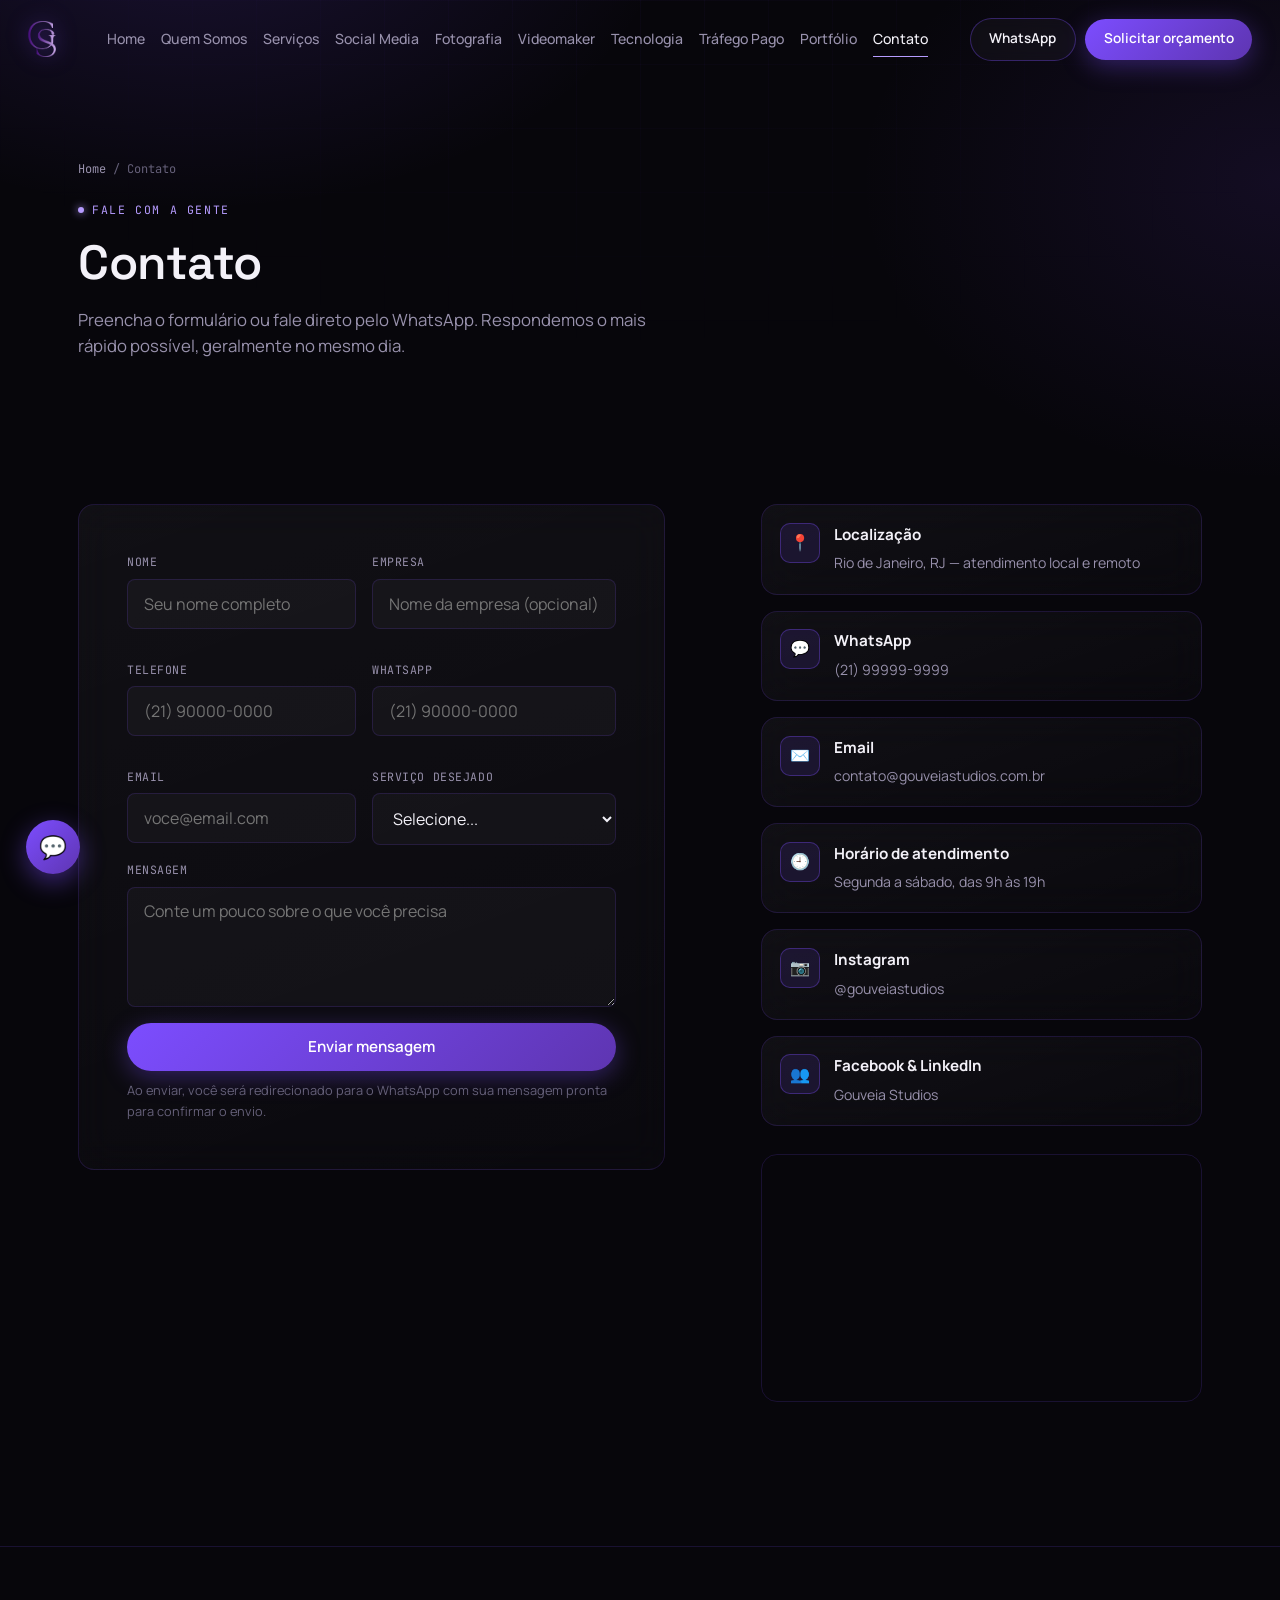
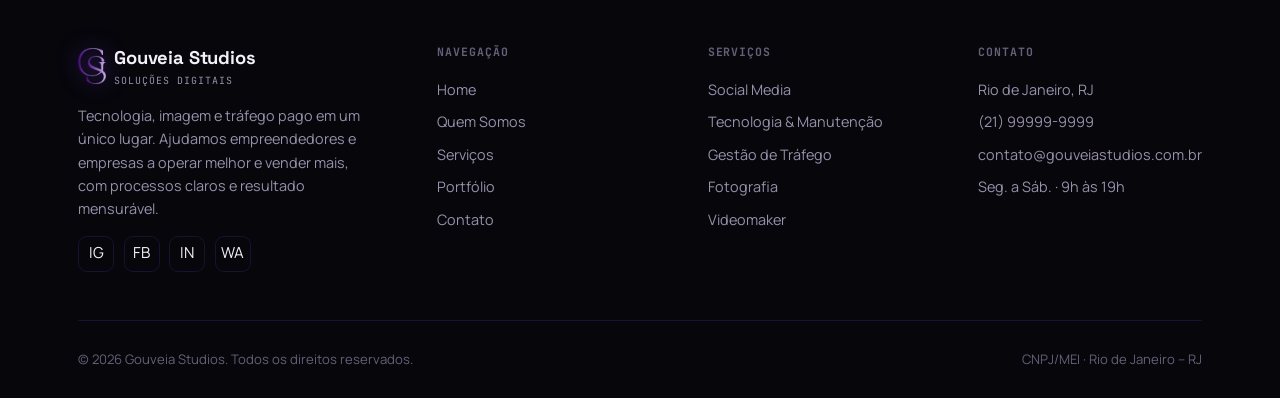
==== contato.html @ 3f34a9c9 "Add files via upload" ====
<!DOCTYPE html>
<html lang="pt-BR">
<head>
  <meta charset="UTF-8">
  <meta name="viewport" content="width=device-width, initial-scale=1.0">
  <meta name="theme-color" content="#07060b">
  <link rel="icon" href="data:image/svg+xml,<svg xmlns=%22http://www.w3.org/2000/svg%22 viewBox=%220 0 100 100%22><rect width=%22100%22 height=%22100%22 rx=%2222%22 fill=%22%237C4DFF%22/><text x=%2250%22 y=%2266%22 font-size=%2246%22 text-anchor=%22middle%22 fill=%22white%22 font-family=%22monospace%22>GS</text></svg>">
  <link rel="stylesheet" href="css/style.css">
  <title>Contato | Gouveia Studios</title>
  <meta name="description" content="Solicite orçamento ou fale com a Gouveia Studios pelo WhatsApp, email ou formulário de contato.">
  <meta property="og:title" content="Contato | Gouveia Studios">
  <meta property="og:description" content="Solicite orçamento ou fale com a Gouveia Studios pelo WhatsApp, email ou formulário de contato.">
  <meta property="og:type" content="website">
  <meta property="og:locale" content="pt_BR">

</head>
<body>
  <nav class="navbar" id="navbar">
    <div class="nav-inner">
      <a href="index.html" class="brand">
        <img src="assets/logos/logo.png" alt="Gouveia Studios" class="brand-mark">
        <span>
          
          <small></small>
        </span>
      </a>
      <div class="nav-links" id="navLinks">
        <a href="index.html">Home</a>
        <a href="quem-somos.html">Quem Somos</a>
        <a href="servicos.html">Serviços</a>
        <a href="social-media.html">Social Media</a>
        <a href="fotografia.html">Fotografia</a>
        <a href="videomaker.html">Videomaker</a>
        <a href="tecnologia.html">Tecnologia</a>
        <a href="trafego.html">Tráfego Pago</a>
        <a href="portfolio.html">Portfólio</a>
        <a href="contato.html" aria-current="page">Contato</a>
      </div>
      <div class="nav-cta">
        <a href="https://wa.me/5521999999999" target="_blank" rel="noopener" class="btn btn-ghost btn-sm">WhatsApp</a>
        <a href="contato.html" class="btn btn-primary btn-sm">Solicitar orçamento</a>
        <button class="nav-toggle" id="navToggle" aria-label="Abrir menu" aria-expanded="false" aria-controls="navLinks">
          <span></span><span></span><span></span>
        </button>
      </div>
    </div>
  </nav>


  <section class="page-header">
    <div class="section-inner">
      <div class="breadcrumb"><a href="index.html">Home</a> / Contato</div>
      <span class="eyebrow">Fale com a gente</span>
      <h1 class="title" style="font-size: clamp(2.1rem, 4vw, 3rem);">Contato</h1>
      <p class="lead">Preencha o formulário ou fale direto pelo WhatsApp. Respondemos o mais rápido possível, geralmente no mesmo dia.</p>
    </div>
  </section>

  <section>
    <div class="section-inner grid grid-2" style="gap: var(--space-xl); align-items:start;">

      <div class="glass reveal" style="padding: var(--space-lg);">
        <form id="contact-form" novalidate>
          <div class="form-grid">
            <div class="field">
              <label for="nome">Nome</label>
              <input type="text" id="nome" name="nome" placeholder="Seu nome completo" required>
            </div>
            <div class="field">
              <label for="empresa">Empresa</label>
              <input type="text" id="empresa" name="empresa" placeholder="Nome da empresa (opcional)">
            </div>
            <div class="field">
              <label for="telefone">Telefone</label>
              <input type="tel" id="telefone" name="telefone" placeholder="(21) 90000-0000" required>
            </div>
            <div class="field">
              <label for="whatsapp">WhatsApp</label>
              <input type="tel" id="whatsapp" name="whatsapp" placeholder="(21) 90000-0000">
            </div>
            <div class="field">
              <label for="email">Email</label>
              <input type="email" id="email" name="email" placeholder="voce@email.com" required>
            </div>
            <div class="field">
              <label for="servico">Serviço desejado</label>
              <select id="servico" name="servico" required>
                <option value="">Selecione...</option>
                <option value="Tecnologia e Manutenção">Tecnologia e Manutenção</option>
                <option value="Gestão de Tráfego">Gestão de Tráfego</option>
                <option value="Fotografia">Fotografia</option>
                <option value="Videomaker">Videomaker</option>
                <option value="Mais de um serviço">Mais de um serviço</option>
                <option value="Ainda não sei">Ainda não sei</option>
              </select>
            </div>
          </div>
          <div class="field full">
            <label for="mensagem">Mensagem</label>
            <textarea id="mensagem" name="mensagem" placeholder="Conte um pouco sobre o que você precisa" required></textarea>
          </div>
          <button type="submit" class="btn btn-primary btn-block">Enviar mensagem</button>
          <p class="form-note">Ao enviar, você será redirecionado para o WhatsApp com sua mensagem pronta para confirmar o envio.</p>
          <div class="form-success">Mensagem pronta! Confirme o envio na aba do WhatsApp que abriu.</div>
        </form>
      </div>

      <div class="reveal">
        <div class="contact-info">
          <div class="contact-item glass">
            <div class="ic">📍</div>
            <div><strong>Localização</strong><span>Rio de Janeiro, RJ — atendimento local e remoto</span></div>
          </div>
          <div class="contact-item glass">
            <div class="ic">💬</div>
            <div><strong>WhatsApp</strong><span>(21) 99999-9999</span></div>
          </div>
          <div class="contact-item glass">
            <div class="ic">✉️</div>
            <div><strong>Email</strong><span>contato@gouveiastudios.com.br</span></div>
          </div>
          <div class="contact-item glass">
            <div class="ic">🕘</div>
            <div><strong>Horário de atendimento</strong><span>Segunda a sábado, das 9h às 19h</span></div>
          </div>
          <div class="contact-item glass">
            <div class="ic">📷</div>
            <div><strong>Instagram</strong><span>@gouveiastudios</span></div>
          </div>
          <div class="contact-item glass">
            <div class="ic">👥</div>
            <div><strong>Facebook &amp; LinkedIn</strong><span>Gouveia Studios</span></div>
          </div>
        </div>
        <div class="map-embed">
          <iframe
            src="https://www.google.com/maps?q=Rio%20de%20Janeiro%2C%20RJ&output=embed"
            loading="lazy"
            referrerpolicy="no-referrer-when-downgrade"
            title="Mapa de localização — Rio de Janeiro, RJ"></iframe>
        </div>
      </div>

    </div>
  </section>


  <footer>
    <div class="section-inner">
      <div class="footer-grid">
        <div class="footer-brand">
          <a href="index.html" class="brand">
            <img src="assets/logos/logo.png" alt="Gouveia Studios" class="brand-mark">
            <span>Gouveia Studios<small>Soluções Digitais</small></span>
          </a>
          <p>Tecnologia, imagem e tráfego pago em um único lugar. Ajudamos empreendedores e empresas a operar melhor e vender mais, com processos claros e resultado mensurável.</p>
          <div class="footer-social">
            <a href="https://instagram.com" target="_blank" rel="noopener" aria-label="Instagram">IG</a>
            <a href="https://facebook.com" target="_blank" rel="noopener" aria-label="Facebook">FB</a>
            <a href="https://linkedin.com" target="_blank" rel="noopener" aria-label="LinkedIn">IN</a>
            <a href="https://wa.me/5521999999999" target="_blank" rel="noopener" aria-label="WhatsApp">WA</a>
          </div>
        </div>
        <div class="footer-col">
          <h5>Navegação</h5>
          <a href="index.html">Home</a>
          <a href="quem-somos.html">Quem Somos</a>
          <a href="servicos.html">Serviços</a>
          <a href="portfolio.html">Portfólio</a>
          <a href="contato.html">Contato</a>
        </div>
        <div class="footer-col">
          <h5>Serviços</h5>
          <a href="social-media.html">Social Media</a>
          <a href="tecnologia.html">Tecnologia &amp; Manutenção</a>
          <a href="trafego.html">Gestão de Tráfego</a>
          <a href="fotografia.html">Fotografia</a>
          <a href="videomaker.html">Videomaker</a>
        </div>
        <div class="footer-col">
          <h5>Contato</h5>
          <li>Rio de Janeiro, RJ</li>
          <li>(21) 99999-9999</li>
          <li>contato@gouveiastudios.com.br</li>
          <li>Seg. a Sáb. · 9h às 19h</li>
        </div>
      </div>
      <div class="footer-bottom">
        <span>&copy; <span data-year></span> Gouveia Studios. Todos os direitos reservados.</span>
        <span>CNPJ/MEI &middot; Rio de Janeiro &ndash; RJ</span>
      </div>
    </div>
  </footer>

  <a href="https://wa.me/5521999999999" target="_blank" rel="noopener" class="wa-float" aria-label="Falar no WhatsApp">💬</a>
  <button class="back-to-top" aria-label="Voltar ao topo">↑</button>

  <script src="js/script.js"></script>
</body>
</html>
---- css/style.css ----
/* ============================================================
   GOUVEIA STUDIOS — DESIGN SYSTEM
   Paleta: preto profundo + roxo tecnológico (#7C4DFF / #5E35B1)
   Tipografia: Space Grotesk (display) + Manrope (texto) + JetBrains Mono (dados/labels)
   Conceito: painel de diagnóstico técnico — a empresa "lê" e otimiza sistemas,
   então a interface usa uma estética de terminal/diagnóstico como assinatura visual.
   ============================================================ */

@import url('https://fonts.googleapis.com/css2?family=Space+Grotesk:wght@500;600;700&family=Manrope:wght@400;500;600;700&family=JetBrains+Mono:wght@400;500&display=swap');

/* ---------- TOKENS ---------- */
:root{
  /* cores */
  --bg: #07060b;
  --bg-elevated: #0e0c16;
  --bg-panel: #121020;
  --purple: #7C4DFF;
  --purple-deep: #5E35B1;
  --purple-glow: #b69cff;
  --text: #f3f1f8;
  --text-muted: #9891ac;
  --text-faint: #656079;
  --border: rgba(124,77,255,0.16);
  --border-strong: rgba(124,77,255,0.35);
  --success: #4ade80;

  /* tipografia */
  --font-display: 'Space Grotesk', sans-serif;
  --font-body: 'Manrope', sans-serif;
  --font-mono: 'JetBrains Mono', monospace;

  /* espaçamento */
  --space-xs: 0.5rem;
  --space-sm: 1rem;
  --space-md: 1.75rem;
  --space-lg: 3rem;
  --space-xl: 6rem;
  --space-2xl: 9rem;

  /* layout */
  --container: 1180px;
  --container-wide: 1400px;
  --radius-sm: 8px;
  --radius-md: 16px;
  --radius-lg: 28px;

  --ease: cubic-bezier(0.16, 1, 0.3, 1);
}

/* ---------- RESET ---------- */
*, *::before, *::after{ box-sizing: border-box; margin: 0; padding: 0; }
html{ scroll-behavior: smooth; }
@media (prefers-reduced-motion: reduce){
  html{ scroll-behavior: auto; }
  *, *::before, *::after{ animation-duration: 0.01ms !important; animation-iteration-count: 1 !important; transition-duration: 0.01ms !important; }
}
body{
  background: var(--bg);
  color: var(--text);
  font-family: var(--font-body);
  line-height: 1.6;
  overflow-x: hidden;
  -webkit-font-smoothing: antialiased;
}
img{ max-width: 100%; display: block; }
a{ color: inherit; text-decoration: none; }
ul{ list-style: none; }
button{ font-family: inherit; cursor: pointer; border: none; background: none; color: inherit; }
input, textarea, select{ font-family: inherit; font-size: 1rem; color: var(--text); }
h1,h2,h3,h4{ font-family: var(--font-display); font-weight: 600; line-height: 1.15; letter-spacing: -0.01em; }
:focus-visible{ outline: 2px solid var(--purple-glow); outline-offset: 3px; }

/* ---------- BACKGROUND AMBIENCE ---------- */
body::before{
  content: "";
  position: fixed;
  inset: 0;
  z-index: -2;
  background:
    radial-gradient(ellipse 800px 500px at 15% -10%, rgba(124,77,255,0.16), transparent 60%),
    radial-gradient(ellipse 700px 500px at 100% 20%, rgba(94,53,177,0.14), transparent 60%),
    var(--bg);
  pointer-events: none;
}
body::after{
  content: "";
  position: fixed;
  inset: 0;
  z-index: -1;
  background-image: linear-gradient(rgba(124,77,255,0.035) 1px, transparent 1px), linear-gradient(90deg, rgba(124,77,255,0.035) 1px, transparent 1px);
  background-size: 64px 64px;
  mask-image: radial-gradient(ellipse 60% 40% at 50% 0%, black, transparent);
  pointer-events: none;
}

/* ---------- LAYOUT HELPERS ---------- */
.container{ max-width: var(--container); margin: 0 auto; padding: 0 var(--space-md); }
section{ position: relative; padding: var(--space-xl) 0; }
.section-inner{ max-width: var(--container); margin: 0 auto; padding: 0 var(--space-md); }
.section-head{ max-width: 640px; margin-bottom: var(--space-lg); }
.section-head.center{ margin-left: auto; margin-right: auto; text-align: center; }

.eyebrow{
  display: inline-flex; align-items: center; gap: 0.5rem;
  font-family: var(--font-mono); font-size: 0.72rem; letter-spacing: 0.14em; text-transform: uppercase;
  color: var(--purple-glow); margin-bottom: var(--space-sm);
}
.eyebrow::before{ content: ""; width: 6px; height: 6px; border-radius: 50%; background: var(--purple-glow); box-shadow: 0 0 8px var(--purple-glow); }

h2.title{ font-size: clamp(1.9rem, 3.4vw, 2.6rem); margin-bottom: var(--space-sm); }
p.lead{ color: var(--text-muted); font-size: 1.05rem; max-width: 58ch; }

/* ---------- BUTTONS ---------- */
.btn{
  display: inline-flex; align-items: center; justify-content: center; gap: 0.5rem;
  padding: 0.85rem 1.6rem; border-radius: 999px; font-weight: 600; font-size: 0.95rem;
  transition: transform 0.25s var(--ease), box-shadow 0.25s var(--ease), background 0.25s var(--ease), border-color .25s var(--ease);
  white-space: nowrap;
}
.btn-primary{
  background: linear-gradient(135deg, var(--purple), var(--purple-deep));
  color: #fff;
  box-shadow: 0 6px 24px rgba(124,77,255,0.35);
}
.btn-primary:hover{ transform: translateY(-2px); box-shadow: 0 10px 32px rgba(124,77,255,0.5); }
.btn-ghost{
  background: rgba(255,255,255,0.03);
  border: 1px solid var(--border-strong);
  color: var(--text);
  backdrop-filter: blur(6px);
}
.btn-ghost:hover{ border-color: var(--purple-glow); background: rgba(124,77,255,0.08); transform: translateY(-2px); }
.btn-sm{ padding: 0.6rem 1.15rem; font-size: 0.85rem; }
.btn-block{ width: 100%; }

/* ---------- GLASS PANEL ---------- */
.glass{
  background: linear-gradient(160deg, rgba(255,255,255,0.045), rgba(255,255,255,0.015));
  border: 1px solid var(--border);
  border-radius: var(--radius-md);
  backdrop-filter: blur(18px);
  -webkit-backdrop-filter: blur(18px);
}

/* ---------- NAVBAR ---------- */
.navbar{
  position: fixed; top: 0; left: 0; right: 0; z-index: 1000;
  padding: 1.1rem 0;
  transition: padding 0.3s var(--ease), background 0.3s var(--ease), border-color 0.3s var(--ease);
  border-bottom: 1px solid transparent;
}
.navbar.scrolled{
  padding: 0.7rem 0;
  background: rgba(7,6,11,0.78);
  backdrop-filter: blur(16px);
  -webkit-backdrop-filter: blur(16px);
  border-bottom: 1px solid var(--border);
}
.nav-inner{ display: flex; align-items: center; justify-content: space-between; max-width: var(--container-wide); margin: 0 auto; padding: 0 var(--space-md); }
.brand{ display: flex; align-items: center; gap: 0.5rem; font-family: var(--font-display); font-weight: 700; font-size: 1.15rem; letter-spacing: -0.01em; flex-shrink: 0; }
.brand-mark{
  height: 36px; width: auto; display: block; object-fit: contain;
  filter: drop-shadow(0 0 10px rgba(124,77,255,0.55));
}
.brand small{ display: block; font-family: var(--font-mono); font-size: 0.62rem; letter-spacing: 0.1em; color: var(--text-muted); font-weight: 400; text-transform: uppercase; }

.nav-links{ display: flex; align-items: center; gap: var(--space-sm); flex-wrap: nowrap; }
.nav-links a{
  font-size: 0.88rem; color: var(--text-muted); font-weight: 500; position: relative; padding: 0.3rem 0;
  white-space: nowrap;
  transition: color 0.2s;
}
.nav-links a::after{
  content: ""; position: absolute; left: 0; bottom: -2px; width: 0; height: 1.5px;
  background: var(--purple-glow); transition: width 0.25s var(--ease);
}
.nav-links a:hover, .nav-links a[aria-current="page"]{ color: var(--text); }
.nav-links a:hover::after, .nav-links a[aria-current="page"]::after{ width: 100%; }
.nav-cta{ display: flex; align-items: center; gap: 0.6rem; flex-shrink: 0; }
.nav-toggle{ display: none; flex-direction: column; gap: 5px; padding: 8px; }
.nav-toggle span{ width: 22px; height: 2px; background: var(--text); border-radius: 2px; transition: all 0.3s var(--ease); }

@media (max-width: 1240px){
  .nav-cta .btn-ghost{ display: none; }
}

@media (max-width: 1080px){
  .nav-toggle{ display: flex; }
  .nav-links{
    position: fixed; top: 0; right: 0; height: 100vh; width: min(78vw, 320px);
    flex-direction: column; align-items: flex-start; justify-content: center; gap: var(--space-md);
    background: rgba(10,9,16,0.98); backdrop-filter: blur(20px);
    border-left: 1px solid var(--border);
    padding: var(--space-lg) var(--space-lg);
    transform: translateX(100%); transition: transform 0.4s var(--ease);
  }
  .nav-links.open{ transform: translateX(0); }
  .nav-links a{ font-size: 1.1rem; }
  .nav-cta .btn-ghost{ display: none; }
}

/* ---------- HERO ---------- */
.hero{ padding: calc(var(--space-2xl) + 2rem) 0 var(--space-xl); position: relative; overflow: hidden; }
.hero-grid{ display: grid; grid-template-columns: 1.05fr 0.95fr; gap: var(--space-xl); align-items: center; }
.hero-copy h1{ font-size: clamp(2.4rem, 5vw, 3.6rem); margin-bottom: var(--space-sm); }
.hero-copy h1 .accent{ background: linear-gradient(120deg, var(--purple-glow), var(--purple)); -webkit-background-clip: text; background-clip: text; color: transparent; }
.hero-copy p.lead{ margin-bottom: var(--space-md); font-size: 1.1rem; }
.hero-actions{ display: flex; flex-wrap: wrap; gap: 0.9rem; margin-bottom: var(--space-md); }
.hero-badges{ display: flex; flex-wrap: wrap; gap: 1.6rem; margin-top: var(--space-md); }
.hero-badge{ font-family: var(--font-mono); font-size: 0.78rem; color: var(--text-muted); display: flex; align-items: center; gap: 0.5rem; }
.hero-badge strong{ color: var(--text); font-family: var(--font-display); font-size: 1.05rem; }

/* diagnostic panel — signature element */
.diagnostic-panel{
  padding: 1.6rem; position: relative;
  box-shadow: 0 30px 80px rgba(0,0,0,0.5), inset 0 1px 0 rgba(255,255,255,0.05);
}
.diagnostic-head{ display: flex; align-items: center; justify-content: space-between; margin-bottom: 1.1rem; padding-bottom: 1rem; border-bottom: 1px solid var(--border); }
.diagnostic-dots{ display: flex; gap: 6px; }
.diagnostic-dots span{ width: 9px; height: 9px; border-radius: 50%; background: var(--text-faint); }
.diagnostic-status{ font-family: var(--font-mono); font-size: 0.7rem; color: var(--success); display: flex; align-items: center; gap: 0.4rem; letter-spacing: 0.05em; }
.diagnostic-status::before{ content: ""; width: 6px; height: 6px; border-radius: 50%; background: var(--success); box-shadow: 0 0 6px var(--success); animation: pulse 1.8s infinite; }
@keyframes pulse{ 0%,100%{ opacity: 1; } 50%{ opacity: 0.35; } }

.diagnostic-log{ font-family: var(--font-mono); font-size: 0.82rem; color: var(--text-muted); min-height: 6.2rem; }
.diagnostic-log .line{ margin-bottom: 0.55rem; opacity: 0; animation: appear 0.4s var(--ease) forwards; }
.diagnostic-log .line.ok::before{ content: "> "; color: var(--purple-glow); }
@keyframes appear{ to{ opacity: 1; } }
.typed-cursor{ display: inline-block; width: 7px; height: 1em; background: var(--purple-glow); vertical-align: middle; margin-left: 2px; animation: blink 1s steps(1) infinite; }
@keyframes blink{ 50%{ opacity: 0; } }

.diagnostic-meters{ display: grid; grid-template-columns: repeat(3, 1fr); gap: 0.9rem; margin-top: 1.2rem; padding-top: 1.2rem; border-top: 1px solid var(--border); }
.meter{ text-align: left; }
.meter .meter-label{ font-family: var(--font-mono); font-size: 0.64rem; color: var(--text-faint); text-transform: uppercase; letter-spacing: 0.08em; margin-bottom: 0.4rem; }
.meter-bar{ height: 5px; border-radius: 4px; background: rgba(255,255,255,0.06); overflow: hidden; }
.meter-bar span{ display: block; height: 100%; border-radius: 4px; background: linear-gradient(90deg, var(--purple-deep), var(--purple-glow)); }
.meter .meter-val{ font-family: var(--font-mono); font-size: 0.72rem; color: var(--text); margin-top: 0.35rem; }

/* ---------- LOGOS / SOCIAL PROOF STRIP ---------- */
.strip{ padding: var(--space-lg) 0; border-top: 1px solid var(--border); border-bottom: 1px solid var(--border); }
.strip-inner{ display: flex; align-items: center; justify-content: space-between; flex-wrap: wrap; gap: var(--space-md); }
.strip-label{ font-family: var(--font-mono); font-size: 0.72rem; color: var(--text-faint); text-transform: uppercase; letter-spacing: 0.1em; white-space: nowrap; }
.strip-items{ display: flex; flex-wrap: wrap; gap: var(--space-lg); color: var(--text-muted); font-weight: 600; font-family: var(--font-display); }

/* ---------- CARDS ---------- */
.grid{ display: grid; gap: var(--space-md); }
.grid-2{ grid-template-columns: repeat(2, 1fr); }
.grid-3{ grid-template-columns: repeat(3, 1fr); }
.grid-4{ grid-template-columns: repeat(4, 1fr); }

.card{
  padding: var(--space-md); border-radius: var(--radius-md);
  transition: transform 0.35s var(--ease), border-color 0.35s var(--ease), box-shadow .35s var(--ease);
}
.card:hover{ transform: translateY(-6px); border-color: var(--border-strong); box-shadow: 0 24px 48px rgba(0,0,0,0.35); }
.card-icon{
  width: 46px; height: 46px; border-radius: 12px; margin-bottom: var(--space-sm);
  background: linear-gradient(135deg, rgba(124,77,255,0.22), rgba(94,53,177,0.12));
  border: 1px solid var(--border-strong);
  display: flex; align-items: center; justify-content: center; font-size: 1.3rem;
}
.card h3{ font-size: 1.15rem; margin-bottom: 0.5rem; }
.card p{ color: var(--text-muted); font-size: 0.94rem; }
.card .tag{ font-family: var(--font-mono); font-size: 0.68rem; color: var(--purple-glow); letter-spacing: 0.06em; text-transform: uppercase; display: inline-block; margin-top: 0.8rem; }

.reveal{ opacity: 0; transform: translateY(28px); transition: opacity 0.7s var(--ease), transform 0.7s var(--ease); }
.reveal.in{ opacity: 1; transform: translateY(0); }

/* ---------- PROCESS / STEPS ---------- */
.steps{ display: grid; grid-template-columns: repeat(4, 1fr); gap: var(--space-md); counter-reset: step; }
.step{ padding: var(--space-md); border-radius: var(--radius-md); position: relative; }
.step .num{ font-family: var(--font-mono); font-size: 0.8rem; color: var(--purple-glow); margin-bottom: 0.8rem; display: block; }
.step h4{ font-family: var(--font-display); font-size: 1.05rem; margin-bottom: 0.5rem; }
.step p{ color: var(--text-muted); font-size: 0.9rem; }

/* ---------- TESTIMONIALS ---------- */
.testi-track{ display: grid; grid-template-columns: repeat(3, 1fr); gap: var(--space-md); }
.testi{ padding: var(--space-md); border-radius: var(--radius-md); }
.testi p{ color: var(--text); font-size: 0.98rem; margin-bottom: var(--space-sm); }
.testi-author{ display: flex; align-items: center; gap: 0.7rem; }
.testi-avatar{ width: 38px; height: 38px; border-radius: 50%; background: linear-gradient(135deg, var(--purple), var(--purple-deep)); display: flex; align-items: center; justify-content: center; font-family: var(--font-display); font-weight: 700; font-size: 0.85rem; }
.testi-author div strong{ display: block; font-size: 0.88rem; }
.testi-author div span{ font-size: 0.78rem; color: var(--text-faint); }

/* ---------- STATS ---------- */
.stats{ display: grid; grid-template-columns: repeat(4, 1fr); gap: var(--space-md); text-align: center; }
.stat .num{ font-family: var(--font-display); font-size: clamp(2rem, 3.4vw, 2.7rem); font-weight: 700; background: linear-gradient(120deg, var(--purple-glow), var(--purple)); -webkit-background-clip: text; background-clip: text; color: transparent; }
.stat .label{ font-family: var(--font-mono); font-size: 0.72rem; color: var(--text-muted); text-transform: uppercase; letter-spacing: 0.06em; margin-top: 0.4rem; }

/* ---------- CTA FINAL ---------- */
.cta-final{ text-align: center; padding: var(--space-2xl) 0; }
.cta-final-panel{ padding: var(--space-xl) var(--space-lg); border-radius: var(--radius-lg); position: relative; overflow: hidden; }
.cta-final-panel::before{
  content: ""; position: absolute; inset: -40%; z-index: -1;
  background: radial-gradient(circle at 50% 50%, rgba(124,77,255,0.25), transparent 60%);
}
.cta-final h2{ font-size: clamp(1.8rem, 4vw, 2.6rem); margin-bottom: var(--space-sm); }
.cta-final p{ color: var(--text-muted); max-width: 46ch; margin: 0 auto var(--space-md); }
.cta-final .hero-actions{ justify-content: center; }

/* ---------- FOOTER ---------- */
footer{ border-top: 1px solid var(--border); padding: var(--space-xl) 0 var(--space-md); margin-top: var(--space-lg); }
.footer-grid{ display: grid; grid-template-columns: 1.4fr repeat(3, 1fr); gap: var(--space-lg); margin-bottom: var(--space-lg); }
.footer-brand p{ color: var(--text-muted); font-size: 0.9rem; margin: var(--space-sm) 0; max-width: 32ch; }
.footer-social{ display: flex; gap: 0.6rem; margin-top: var(--space-sm); }
.footer-social a{
  width: 36px; height: 36px; border-radius: 9px; border: 1px solid var(--border);
  display: flex; align-items: center; justify-content: center; font-size: 0.95rem;
  transition: border-color 0.2s, transform 0.2s;
}
.footer-social a:hover{ border-color: var(--purple-glow); transform: translateY(-2px); }
.footer-col h5{ font-family: var(--font-mono); font-size: 0.72rem; letter-spacing: 0.08em; text-transform: uppercase; color: var(--text-faint); margin-bottom: var(--space-sm); }
.footer-col a, .footer-col li{ display: block; color: var(--text-muted); font-size: 0.9rem; margin-bottom: 0.6rem; transition: color 0.2s; }
.footer-col a:hover{ color: var(--text); }
.footer-bottom{ display: flex; justify-content: space-between; align-items: center; flex-wrap: wrap; gap: 1rem; padding-top: var(--space-md); border-top: 1px solid var(--border); font-size: 0.82rem; color: var(--text-faint); }

/* ---------- PAGE HEADER (inner pages) ---------- */
.page-header{ padding: calc(var(--space-2xl) + 1rem) 0 var(--space-lg); text-align: left; }
.page-header .lead{ margin-top: var(--space-sm); }
.breadcrumb{ font-family: var(--font-mono); font-size: 0.75rem; color: var(--text-faint); margin-bottom: var(--space-sm); }
.breadcrumb a{ color: var(--text-muted); }
.breadcrumb a:hover{ color: var(--purple-glow); }

/* ---------- FILTER TABS (portfolio / fotografia / videomaker) ---------- */
.filters{ display: flex; flex-wrap: wrap; gap: 0.6rem; margin-bottom: var(--space-lg); }
.filter-btn{
  padding: 0.55rem 1.1rem; border-radius: 999px; border: 1px solid var(--border); font-size: 0.85rem;
  color: var(--text-muted); font-family: var(--font-mono); transition: all 0.2s var(--ease);
}
.filter-btn:hover{ color: var(--text); border-color: var(--border-strong); }
.filter-btn.active{ background: linear-gradient(135deg, var(--purple), var(--purple-deep)); color: #fff; border-color: transparent; }

/* ---------- GALLERY ---------- */
.gallery{ display: grid; grid-template-columns: repeat(3, 1fr); gap: var(--space-sm); }
.gallery-item{
  position: relative; border-radius: var(--radius-md); overflow: hidden; aspect-ratio: 4/3; cursor: pointer;
  border: 1px solid var(--border);
}
.gallery-item img{ width: 100%; height: 100%; object-fit: cover; transition: transform 0.5s var(--ease); }
.gallery-item:hover img{ transform: scale(1.08); }
.gallery-overlay{
  position: absolute; inset: 0; display: flex; flex-direction: column; justify-content: flex-end; padding: 1rem;
  background: linear-gradient(180deg, transparent 40%, rgba(7,6,11,0.92));
  opacity: 0; transition: opacity 0.3s;
}
.gallery-item:hover .gallery-overlay{ opacity: 1; }
.gallery-overlay .cat{ font-family: var(--font-mono); font-size: 0.65rem; color: var(--purple-glow); text-transform: uppercase; letter-spacing: 0.06em; }
.gallery-overlay h4{ font-size: 0.95rem; margin-top: 0.2rem; }

.gallery-empty{
  grid-column: 1 / -1; text-align: center; padding: var(--space-xl) var(--space-md);
  color: var(--text-faint); font-family: var(--font-mono); font-size: 0.85rem; border: 1px dashed var(--border); border-radius: var(--radius-md);
}

/* lightbox */
.lightbox{
  position: fixed; inset: 0; z-index: 2000; background: rgba(4,3,7,0.94); backdrop-filter: blur(10px);
  display: flex; align-items: center; justify-content: center; padding: var(--space-lg);
  opacity: 0; pointer-events: none; transition: opacity 0.3s;
}
.lightbox.open{ opacity: 1; pointer-events: auto; }
.lightbox img{ max-width: 90vw; max-height: 82vh; border-radius: var(--radius-sm); }
.lightbox-close{ position: absolute; top: var(--space-md); right: var(--space-md); width: 42px; height: 42px; border-radius: 50%; border: 1px solid var(--border-strong); display: flex; align-items: center; justify-content: center; font-size: 1.2rem; }
.lightbox-caption{ position: absolute; bottom: var(--space-md); left: 50%; transform: translateX(-50%); font-family: var(--font-mono); font-size: 0.8rem; color: var(--text-muted); }

/* ---------- VIDEO CARDS ---------- */
.video-card{ border-radius: var(--radius-md); overflow: hidden; border: 1px solid var(--border); }
.video-thumb{ position: relative; aspect-ratio: 16/9; overflow: hidden; }
.video-thumb img{ width: 100%; height: 100%; object-fit: cover; transition: transform .5s var(--ease); }
.video-card:hover .video-thumb img{ transform: scale(1.06); }
.play-btn{
  position: absolute; inset: 0; display: flex; align-items: center; justify-content: center;
}
.play-btn span{
  width: 58px; height: 58px; border-radius: 50%; background: rgba(7,6,11,0.55); border: 1px solid rgba(255,255,255,0.4);
  display: flex; align-items: center; justify-content: center; font-size: 1.1rem; backdrop-filter: blur(4px);
  transition: transform 0.3s var(--ease), background 0.3s;
}
.video-card:hover .play-btn span{ transform: scale(1.1); background: var(--purple); }
.video-body{ padding: var(--space-sm) var(--space-md) var(--space-md); }
.video-body .cat{ font-family: var(--font-mono); font-size: 0.65rem; color: var(--purple-glow); text-transform: uppercase; letter-spacing: 0.06em; }
.video-body h4{ margin: 0.35rem 0 0.4rem; font-size: 1.02rem; }
.video-body p{ color: var(--text-muted); font-size: 0.88rem; }

/* ---------- SERVICE DETAIL BLOCK ---------- */
.service-detail{ display: grid; grid-template-columns: 1fr 1fr; gap: var(--space-xl); align-items: center; padding: var(--space-lg) 0; border-bottom: 1px solid var(--border); }
.service-detail:last-child{ border-bottom: none; }
.service-detail.reverse{ direction: rtl; }
.service-detail.reverse > *{ direction: ltr; }
.service-detail .media{ border-radius: var(--radius-lg); overflow: hidden; border: 1px solid var(--border); aspect-ratio: 4/3; }
.service-detail .media img{ width: 100%; height: 100%; object-fit: cover; }
.service-list{ margin: var(--space-sm) 0 var(--space-md); }
.service-list li{ display: flex; gap: 0.7rem; align-items: flex-start; margin-bottom: 0.6rem; color: var(--text-muted); font-size: 0.94rem; }
.service-list li::before{ content: "▹"; color: var(--purple-glow); }
.service-meta{ display: flex; gap: var(--space-lg); margin-top: var(--space-md); font-family: var(--font-mono); font-size: 0.75rem; color: var(--text-faint); }
.service-meta strong{ display: block; color: var(--text); font-family: var(--font-body); font-size: 0.92rem; }

/* ---------- FORM ---------- */
.form-grid{ display: grid; grid-template-columns: 1fr 1fr; gap: var(--space-sm); }
.field{ margin-bottom: var(--space-sm); display: flex; flex-direction: column; gap: 0.45rem; }
.field.full{ grid-column: 1 / -1; }
.field label{ font-family: var(--font-mono); font-size: 0.72rem; color: var(--text-muted); text-transform: uppercase; letter-spacing: 0.05em; }
.field input, .field select, .field textarea{
  background: rgba(255,255,255,0.03); border: 1px solid var(--border); border-radius: var(--radius-sm);
  padding: 0.8rem 1rem; transition: border-color 0.2s, background 0.2s;
}
.field input:focus, .field select:focus, .field textarea:focus{ border-color: var(--purple-glow); background: rgba(255,255,255,0.05); outline: none; }
.field textarea{ resize: vertical; min-height: 120px; }
.form-note{ font-size: 0.8rem; color: var(--text-faint); margin-top: 0.6rem; }
.form-success{ display: none; padding: 1rem 1.2rem; border-radius: var(--radius-sm); background: rgba(74,222,128,0.08); border: 1px solid rgba(74,222,128,0.3); color: var(--success); font-size: 0.9rem; margin-top: 1rem; }
.form-success.show{ display: block; }

.contact-info{ display: flex; flex-direction: column; gap: var(--space-sm); }
.contact-item{ display: flex; gap: 0.9rem; align-items: flex-start; padding: 1.1rem; }
.contact-item .ic{ width: 40px; height: 40px; border-radius: 10px; background: rgba(124,77,255,0.12); border: 1px solid var(--border-strong); display: flex; align-items: center; justify-content: center; flex-shrink: 0; }
.contact-item strong{ display: block; font-size: 0.95rem; margin-bottom: 0.2rem; }
.contact-item span{ color: var(--text-muted); font-size: 0.88rem; }
.map-embed{ border-radius: var(--radius-md); overflow: hidden; border: 1px solid var(--border); aspect-ratio: 16/9; margin-top: var(--space-md); }
.map-embed iframe{ width: 100%; height: 100%; border: 0; filter: grayscale(0.4) invert(0.92) contrast(0.9); }

/* ---------- MISSION / VALUES (quem somos) ---------- */
.values-grid{ display: grid; grid-template-columns: repeat(3, 1fr); gap: var(--space-md); }
.timeline{ position: relative; padding-left: 2.2rem; }
.timeline::before{ content: ""; position: absolute; left: 6px; top: 6px; bottom: 6px; width: 1px; background: var(--border-strong); }
.timeline-item{ position: relative; padding-bottom: var(--space-lg); }
.timeline-item:last-child{ padding-bottom: 0; }
.timeline-item::before{ content: ""; position: absolute; left: -2.2rem; top: 4px; width: 13px; height: 13px; border-radius: 50%; background: var(--purple); box-shadow: 0 0 0 4px rgba(124,77,255,0.15); }
.timeline-item .yr{ font-family: var(--font-mono); font-size: 0.75rem; color: var(--purple-glow); }
.timeline-item h4{ margin: 0.3rem 0 0.4rem; }
.timeline-item p{ color: var(--text-muted); font-size: 0.92rem; max-width: 50ch; }

/* ---------- BACK TO TOP ---------- */
.back-to-top{
  position: fixed; bottom: 1.6rem; right: 1.6rem; z-index: 900;
  width: 46px; height: 46px; border-radius: 50%;
  background: rgba(18,16,32,0.85); border: 1px solid var(--border-strong); backdrop-filter: blur(8px);
  display: flex; align-items: center; justify-content: center; font-size: 1.1rem;
  opacity: 0; pointer-events: none; transform: translateY(10px);
  transition: opacity 0.3s, transform 0.3s;
}
.back-to-top.show{ opacity: 1; pointer-events: auto; transform: translateY(0); }

/* ---------- WHATSAPP FLOAT ---------- */
.wa-float{
  position: fixed; bottom: 1.6rem; left: 1.6rem; z-index: 900;
  width: 54px; height: 54px; border-radius: 50%;
  background: linear-gradient(135deg, var(--purple), var(--purple-deep));
  display: flex; align-items: center; justify-content: center; font-size: 1.4rem;
  box-shadow: 0 8px 26px rgba(124,77,255,0.45);
  transition: transform 0.25s var(--ease);
}
.wa-float:hover{ transform: scale(1.08); }

/* ---------- RESPONSIVE ---------- */
@media (max-width: 1080px){
  .footer-grid{ grid-template-columns: 1fr 1fr; }
  .grid-4{ grid-template-columns: repeat(2, 1fr); }
  .stats{ grid-template-columns: repeat(2, 1fr); }
  .steps{ grid-template-columns: repeat(2, 1fr); }
}
@media (max-width: 900px){
  .hero-grid{ grid-template-columns: 1fr; }
  .grid-3, .testi-track{ grid-template-columns: repeat(2, 1fr); }
  .gallery{ grid-template-columns: repeat(2, 1fr); }
  .service-detail{ grid-template-columns: 1fr; }
  .service-detail.reverse{ direction: ltr; }
  .service-detail .media{ order: -1; }
}
@media (max-width: 640px){
  :root{ --space-xl: 3.5rem; --space-2xl: 5rem; }
  .grid-2, .grid-3, .grid-4, .testi-track, .values-grid{ grid-template-columns: 1fr; }
  .gallery{ grid-template-columns: 1fr; }
  .footer-grid{ grid-template-columns: 1fr; }
  .form-grid{ grid-template-columns: 1fr; }
  .diagnostic-meters{ grid-template-columns: repeat(3, 1fr); }
  .steps{ grid-template-columns: 1fr; }
  .filters{ overflow-x: auto; flex-wrap: nowrap; padding-bottom: 4px; }
}
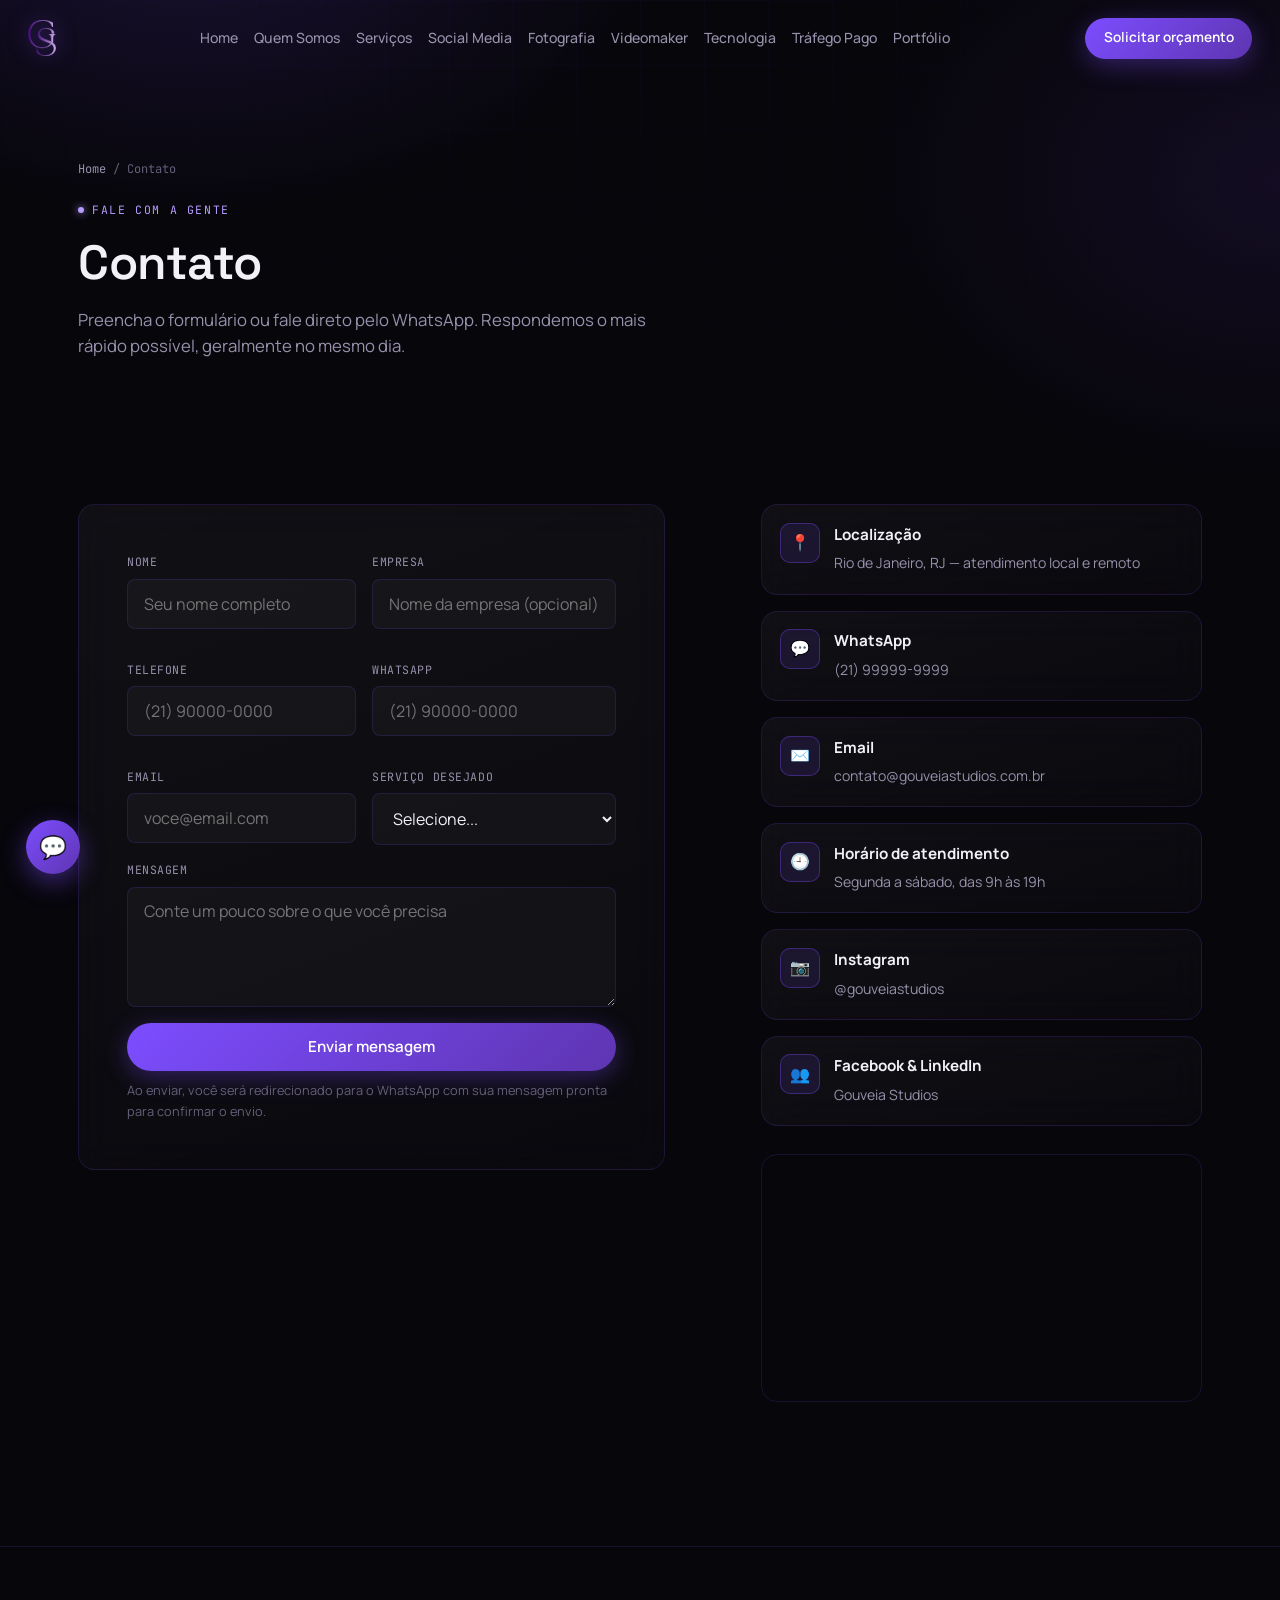
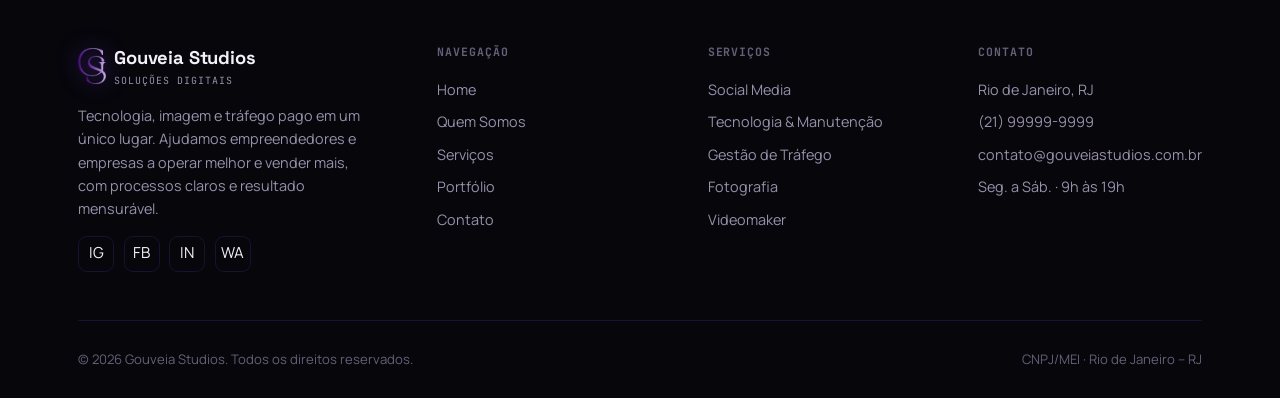
==== commit 84304907: "Add files via upload" ====
--- a/contato.html
+++ b/contato.html
@@ -20,8 +20,7 @@
       <a href="index.html" class="brand">
         <img src="assets/logos/logo.png" alt="Gouveia Studios" class="brand-mark">
         <span>
-          
-          <small></small>
+         
         </span>
       </a>
       <div class="nav-links" id="navLinks">
@@ -34,11 +33,11 @@
         <a href="tecnologia.html">Tecnologia</a>
         <a href="trafego.html">Tráfego Pago</a>
         <a href="portfolio.html">Portfólio</a>
-        <a href="contato.html" aria-current="page">Contato</a>
+        
       </div>
       <div class="nav-cta">
-        <a href="https://wa.me/5521999999999" target="_blank" rel="noopener" class="btn btn-ghost btn-sm">WhatsApp</a>
-        <a href="contato.html" class="btn btn-primary btn-sm">Solicitar orçamento</a>
+        
+        <a href="https://wa.me/5521979307473?text=Ol%C3%A1%2C%20tudo%20bem%3F%20gostaria%20de%20fazer%20um%20or%C3%A7amento!" class="btn btn-primary btn-sm">Solicitar orçamento</a>
         <button class="nav-toggle" id="navToggle" aria-label="Abrir menu" aria-expanded="false" aria-controls="navLinks">
           <span></span><span></span><span></span>
         </button>
@@ -192,7 +191,7 @@
     </div>
   </footer>
 
-  <a href="https://wa.me/5521999999999" target="_blank" rel="noopener" class="wa-float" aria-label="Falar no WhatsApp">💬</a>
+  <a href="https://wa.me/5521979307473?text=Ol%C3%A1%2C%20tudo%20bem%3F%20gostaria%20de%20fazer%20um%20or%C3%A7amento!" target="_blank" rel="noopener" class="wa-float" aria-label="Falar no WhatsApp">💬</a>
   <button class="back-to-top" aria-label="Voltar ao topo">↑</button>
 
   <script src="js/script.js"></script>
--- a/css/style.css
+++ b/css/style.css
@@ -216,7 +216,7 @@
   box-shadow: 0 30px 80px rgba(0,0,0,0.5), inset 0 1px 0 rgba(255,255,255,0.05);
 }
 .diagnostic-head{ display: flex; align-items: center; justify-content: space-between; margin-bottom: 1.1rem; padding-bottom: 1rem; border-bottom: 1px solid var(--border); }
-.diagnostic-dots{ display: flex; gap: 6px; }
+ic-dots{ display: flex; gap: 6px; }
 .diagnostic-dots span{ width: 9px; height: 9px; border-radius: 50%; background: var(--text-faint); }
 .diagnostic-status{ font-family: var(--font-mono); font-size: 0.7rem; color: var(--success); display: flex; align-items: center; gap: 0.4rem; letter-spacing: 0.05em; }
 .diagnostic-status::before{ content: ""; width: 6px; height: 6px; border-radius: 50%; background: var(--success); box-shadow: 0 0 6px var(--success); animation: pulse 1.8s infinite; }
@@ -262,6 +262,21 @@
 .card h3{ font-size: 1.15rem; margin-bottom: 0.5rem; }
 .card p{ color: var(--text-muted); font-size: 0.94rem; }
 .card .tag{ font-family: var(--font-mono); font-size: 0.68rem; color: var(--purple-glow); letter-spacing: 0.06em; text-transform: uppercase; display: inline-block; margin-top: 0.8rem; }
+
+/* card de serviço em destaque (ex: Social Media na Home) — horizontal no desktop, empilhado no mobile */
+.card-featured{
+  display: flex;
+  align-items: center;
+  gap: var(--space-md);
+  margin-bottom: var(--space-md);
+}
+.card-featured .card-icon{ flex-shrink: 0; margin-bottom: 0; }
+.card-featured .card-featured-body{ flex: 1; min-width: 0; }
+.card-featured .card-featured-arrow{ flex-shrink: 0; white-space: nowrap; margin-top: 0; }
+@media (max-width: 700px){
+  .card-featured{ flex-direction: column; align-items: flex-start; text-align: left; }
+  .card-featured .card-featured-arrow{ margin-top: 0.4rem; }
+}
 
 .reveal{ opacity: 0; transform: translateY(28px); transition: opacity 0.7s var(--ease), transform 0.7s var(--ease); }
 .reveal.in{ opacity: 1; transform: translateY(0); }
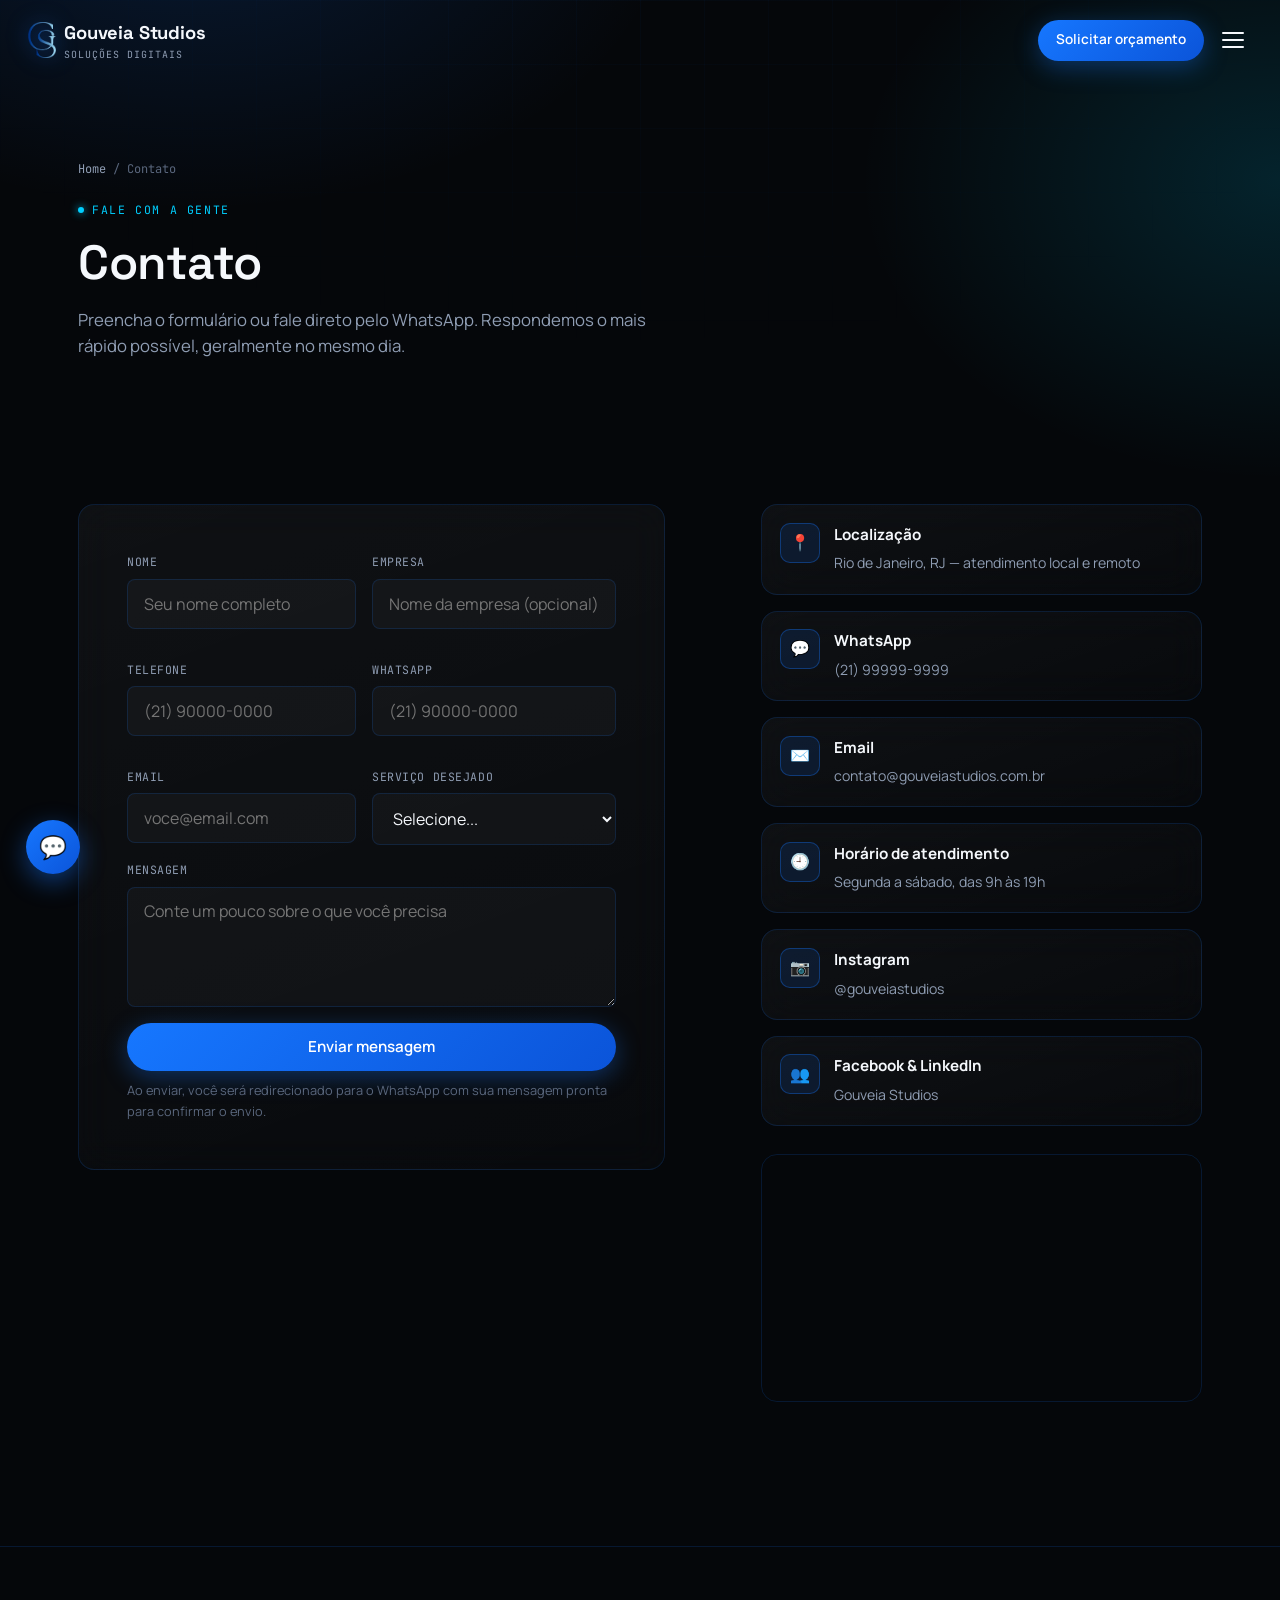
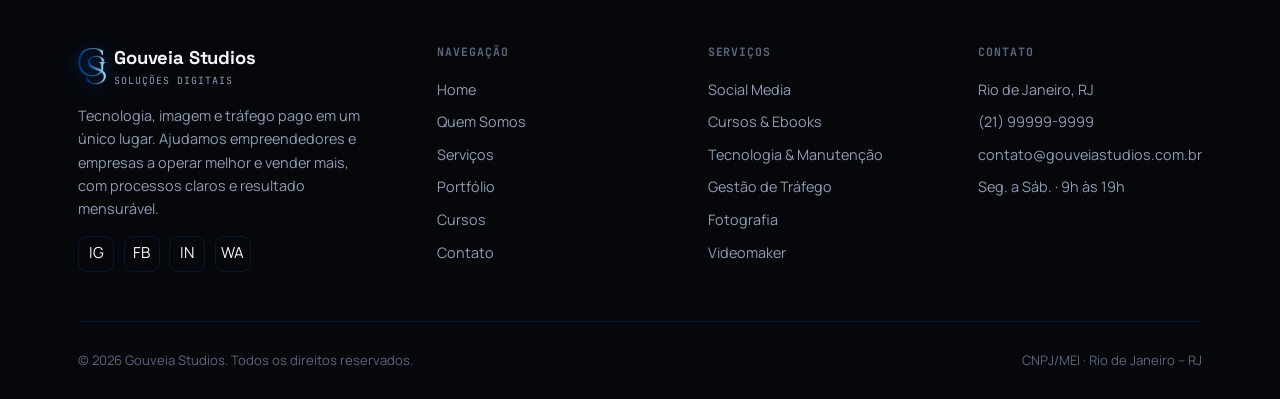
==== commit caea9d45: "Add files via upload" ====
--- a/contato.html
+++ b/contato.html
@@ -3,8 +3,8 @@
 <head>
   <meta charset="UTF-8">
   <meta name="viewport" content="width=device-width, initial-scale=1.0">
-  <meta name="theme-color" content="#07060b">
-  <link rel="icon" href="data:image/svg+xml,<svg xmlns=%22http://www.w3.org/2000/svg%22 viewBox=%220 0 100 100%22><rect width=%22100%22 height=%22100%22 rx=%2222%22 fill=%22%237C4DFF%22/><text x=%2250%22 y=%2266%22 font-size=%2246%22 text-anchor=%22middle%22 fill=%22white%22 font-family=%22monospace%22>GS</text></svg>">
+  <meta name="theme-color" content="#05070A">
+  <link rel="icon" href="data:image/svg+xml,<svg xmlns=%22http://www.w3.org/2000/svg%22 viewBox=%220 0 100 100%22><rect width=%22100%22 height=%22100%22 rx=%2222%22 fill=%22%231677FF%22/><text x=%2250%22 y=%2266%22 font-size=%2246%22 text-anchor=%22middle%22 fill=%22white%22 font-family=%22monospace%22>GS</text></svg>">
   <link rel="stylesheet" href="css/style.css">
   <title>Contato | Gouveia Studios</title>
   <meta name="description" content="Solicite orçamento ou fale com a Gouveia Studios pelo WhatsApp, email ou formulário de contato.">
@@ -20,7 +20,8 @@
       <a href="index.html" class="brand">
         <img src="assets/logos/logo.png" alt="Gouveia Studios" class="brand-mark">
         <span>
-         
+          Gouveia Studios
+          <small>Soluções Digitais</small>
         </span>
       </a>
       <div class="nav-links" id="navLinks">
@@ -33,11 +34,12 @@
         <a href="tecnologia.html">Tecnologia</a>
         <a href="trafego.html">Tráfego Pago</a>
         <a href="portfolio.html">Portfólio</a>
-        
+        <a href="cursos.html">Cursos</a>
+        <a href="contato.html" aria-current="page">Contato</a>
       </div>
       <div class="nav-cta">
-        
-        <a href="https://wa.me/5521979307473?text=Ol%C3%A1%2C%20tudo%20bem%3F%20gostaria%20de%20fazer%20um%20or%C3%A7amento!" class="btn btn-primary btn-sm">Solicitar orçamento</a>
+        <a href="https://wa.me/5521999999999" target="_blank" rel="noopener" class="btn btn-ghost btn-sm">WhatsApp</a>
+        <a href="contato.html" class="btn btn-primary btn-sm">Solicitar orçamento</a>
         <button class="nav-toggle" id="navToggle" aria-label="Abrir menu" aria-expanded="false" aria-controls="navLinks">
           <span></span><span></span><span></span>
         </button>
@@ -166,11 +168,13 @@
           <a href="quem-somos.html">Quem Somos</a>
           <a href="servicos.html">Serviços</a>
           <a href="portfolio.html">Portfólio</a>
+          <a href="cursos.html">Cursos</a>
           <a href="contato.html">Contato</a>
         </div>
         <div class="footer-col">
           <h5>Serviços</h5>
           <a href="social-media.html">Social Media</a>
+          <a href="cursos.html">Cursos &amp; Ebooks</a>
           <a href="tecnologia.html">Tecnologia &amp; Manutenção</a>
           <a href="trafego.html">Gestão de Tráfego</a>
           <a href="fotografia.html">Fotografia</a>
@@ -191,7 +195,7 @@
     </div>
   </footer>
 
-  <a href="https://wa.me/5521979307473?text=Ol%C3%A1%2C%20tudo%20bem%3F%20gostaria%20de%20fazer%20um%20or%C3%A7amento!" target="_blank" rel="noopener" class="wa-float" aria-label="Falar no WhatsApp">💬</a>
+  <a href="https://wa.me/5521999999999" target="_blank" rel="noopener" class="wa-float" aria-label="Falar no WhatsApp">💬</a>
   <button class="back-to-top" aria-label="Voltar ao topo">↑</button>
 
   <script src="js/script.js"></script>
--- a/css/style.css
+++ b/css/style.css
@@ -1,6 +1,6 @@
 /* ============================================================
    GOUVEIA STUDIOS — DESIGN SYSTEM
-   Paleta: preto profundo + roxo tecnológico (#7C4DFF / #5E35B1)
+   Paleta: preto profundo (#05070A) + azul elétrico (#1677FF) + ciano (#00CFFF) + branco (#F5F8FC)
    Tipografia: Space Grotesk (display) + Manrope (texto) + JetBrains Mono (dados/labels)
    Conceito: painel de diagnóstico técnico — a empresa "lê" e otimiza sistemas,
    então a interface usa uma estética de terminal/diagnóstico como assinatura visual.
@@ -11,17 +11,18 @@
 /* ---------- TOKENS ---------- */
 :root{
   /* cores */
-  --bg: #07060b;
-  --bg-elevated: #0e0c16;
-  --bg-panel: #121020;
-  --purple: #7C4DFF;
-  --purple-deep: #5E35B1;
-  --purple-glow: #b69cff;
-  --text: #f3f1f8;
-  --text-muted: #9891ac;
-  --text-faint: #656079;
-  --border: rgba(124,77,255,0.16);
-  --border-strong: rgba(124,77,255,0.35);
+  --bg: #05070A;
+  --bg-elevated: #0B1220;
+  --bg-panel: #0E1626;
+  --accent: #1677FF;
+  --accent-soft: #69B7FF;
+  --accent-deep: #0B54D9;
+  --accent-glow: #00CFFF;
+  --text: #F5F8FC;
+  --text-muted: #8F9DB3;
+  --text-faint: #5A677D;
+  --border: rgba(22,119,255,0.16);
+  --border-strong: rgba(22,119,255,0.35);
   --success: #4ade80;
 
   /* tipografia */
@@ -68,7 +69,7 @@
 button{ font-family: inherit; cursor: pointer; border: none; background: none; color: inherit; }
 input, textarea, select{ font-family: inherit; font-size: 1rem; color: var(--text); }
 h1,h2,h3,h4{ font-family: var(--font-display); font-weight: 600; line-height: 1.15; letter-spacing: -0.01em; }
-:focus-visible{ outline: 2px solid var(--purple-glow); outline-offset: 3px; }
+:focus-visible{ outline: 2px solid var(--accent-glow); outline-offset: 3px; }
 
 /* ---------- BACKGROUND AMBIENCE ---------- */
 body::before{
@@ -77,8 +78,8 @@
   inset: 0;
   z-index: -2;
   background:
-    radial-gradient(ellipse 800px 500px at 15% -10%, rgba(124,77,255,0.16), transparent 60%),
-    radial-gradient(ellipse 700px 500px at 100% 20%, rgba(94,53,177,0.14), transparent 60%),
+    radial-gradient(ellipse 800px 500px at 15% -10%, rgba(22,119,255,0.16), transparent 60%),
+    radial-gradient(ellipse 700px 500px at 100% 20%, rgba(0,207,255,0.14), transparent 60%),
     var(--bg);
   pointer-events: none;
 }
@@ -87,7 +88,7 @@
   position: fixed;
   inset: 0;
   z-index: -1;
-  background-image: linear-gradient(rgba(124,77,255,0.035) 1px, transparent 1px), linear-gradient(90deg, rgba(124,77,255,0.035) 1px, transparent 1px);
+  background-image: linear-gradient(rgba(22,119,255,0.035) 1px, transparent 1px), linear-gradient(90deg, rgba(22,119,255,0.035) 1px, transparent 1px);
   background-size: 64px 64px;
   mask-image: radial-gradient(ellipse 60% 40% at 50% 0%, black, transparent);
   pointer-events: none;
@@ -103,9 +104,9 @@
 .eyebrow{
   display: inline-flex; align-items: center; gap: 0.5rem;
   font-family: var(--font-mono); font-size: 0.72rem; letter-spacing: 0.14em; text-transform: uppercase;
-  color: var(--purple-glow); margin-bottom: var(--space-sm);
-}
-.eyebrow::before{ content: ""; width: 6px; height: 6px; border-radius: 50%; background: var(--purple-glow); box-shadow: 0 0 8px var(--purple-glow); }
+  color: var(--accent-glow); margin-bottom: var(--space-sm);
+}
+.eyebrow::before{ content: ""; width: 6px; height: 6px; border-radius: 50%; background: var(--accent-glow); box-shadow: 0 0 8px var(--accent-glow); }
 
 h2.title{ font-size: clamp(1.9rem, 3.4vw, 2.6rem); margin-bottom: var(--space-sm); }
 p.lead{ color: var(--text-muted); font-size: 1.05rem; max-width: 58ch; }
@@ -118,18 +119,18 @@
   white-space: nowrap;
 }
 .btn-primary{
-  background: linear-gradient(135deg, var(--purple), var(--purple-deep));
+  background: linear-gradient(135deg, var(--accent), var(--accent-deep));
   color: #fff;
-  box-shadow: 0 6px 24px rgba(124,77,255,0.35);
-}
-.btn-primary:hover{ transform: translateY(-2px); box-shadow: 0 10px 32px rgba(124,77,255,0.5); }
+  box-shadow: 0 6px 24px rgba(22,119,255,0.35);
+}
+.btn-primary:hover{ transform: translateY(-2px); box-shadow: 0 10px 32px rgba(22,119,255,0.5); }
 .btn-ghost{
   background: rgba(255,255,255,0.03);
   border: 1px solid var(--border-strong);
   color: var(--text);
   backdrop-filter: blur(6px);
 }
-.btn-ghost:hover{ border-color: var(--purple-glow); background: rgba(124,77,255,0.08); transform: translateY(-2px); }
+.btn-ghost:hover{ border-color: var(--accent-glow); background: rgba(22,119,255,0.08); transform: translateY(-2px); }
 .btn-sm{ padding: 0.6rem 1.15rem; font-size: 0.85rem; }
 .btn-block{ width: 100%; }
 
@@ -151,7 +152,7 @@
 }
 .navbar.scrolled{
   padding: 0.7rem 0;
-  background: rgba(7,6,11,0.78);
+  background: rgba(5,7,10,0.78);
   backdrop-filter: blur(16px);
   -webkit-backdrop-filter: blur(16px);
   border-bottom: 1px solid var(--border);
@@ -160,19 +161,19 @@
 .brand{ display: flex; align-items: center; gap: 0.5rem; font-family: var(--font-display); font-weight: 700; font-size: 1.15rem; letter-spacing: -0.01em; flex-shrink: 0; }
 .brand-mark{
   height: 36px; width: auto; display: block; object-fit: contain;
-  filter: drop-shadow(0 0 10px rgba(124,77,255,0.55));
+  filter: drop-shadow(0 0 10px rgba(22,119,255,0.55));
 }
 .brand small{ display: block; font-family: var(--font-mono); font-size: 0.62rem; letter-spacing: 0.1em; color: var(--text-muted); font-weight: 400; text-transform: uppercase; }
 
-.nav-links{ display: flex; align-items: center; gap: var(--space-sm); flex-wrap: nowrap; }
+.nav-links{ display: flex; align-items: center; gap: 0.85rem; flex-wrap: nowrap; }
 .nav-links a{
-  font-size: 0.88rem; color: var(--text-muted); font-weight: 500; position: relative; padding: 0.3rem 0;
+  font-size: 0.85rem; color: var(--text-muted); font-weight: 500; position: relative; padding: 0.3rem 0;
   white-space: nowrap;
   transition: color 0.2s;
 }
 .nav-links a::after{
   content: ""; position: absolute; left: 0; bottom: -2px; width: 0; height: 1.5px;
-  background: var(--purple-glow); transition: width 0.25s var(--ease);
+  background: var(--accent-glow); transition: width 0.25s var(--ease);
 }
 .nav-links a:hover, .nav-links a[aria-current="page"]{ color: var(--text); }
 .nav-links a:hover::after, .nav-links a[aria-current="page"]::after{ width: 100%; }
@@ -180,16 +181,16 @@
 .nav-toggle{ display: none; flex-direction: column; gap: 5px; padding: 8px; }
 .nav-toggle span{ width: 22px; height: 2px; background: var(--text); border-radius: 2px; transition: all 0.3s var(--ease); }
 
-@media (max-width: 1240px){
+@media (max-width: 1400px){
   .nav-cta .btn-ghost{ display: none; }
 }
 
-@media (max-width: 1080px){
+@media (max-width: 1300px){
   .nav-toggle{ display: flex; }
   .nav-links{
     position: fixed; top: 0; right: 0; height: 100vh; width: min(78vw, 320px);
     flex-direction: column; align-items: flex-start; justify-content: center; gap: var(--space-md);
-    background: rgba(10,9,16,0.98); backdrop-filter: blur(20px);
+    background: rgba(5,7,10,0.98); backdrop-filter: blur(20px);
     border-left: 1px solid var(--border);
     padding: var(--space-lg) var(--space-lg);
     transform: translateX(100%); transition: transform 0.4s var(--ease);
@@ -203,7 +204,7 @@
 .hero{ padding: calc(var(--space-2xl) + 2rem) 0 var(--space-xl); position: relative; overflow: hidden; }
 .hero-grid{ display: grid; grid-template-columns: 1.05fr 0.95fr; gap: var(--space-xl); align-items: center; }
 .hero-copy h1{ font-size: clamp(2.4rem, 5vw, 3.6rem); margin-bottom: var(--space-sm); }
-.hero-copy h1 .accent{ background: linear-gradient(120deg, var(--purple-glow), var(--purple)); -webkit-background-clip: text; background-clip: text; color: transparent; }
+.hero-copy h1 .accent{ background: linear-gradient(120deg, var(--accent-glow), var(--accent)); -webkit-background-clip: text; background-clip: text; color: transparent; }
 .hero-copy p.lead{ margin-bottom: var(--space-md); font-size: 1.1rem; }
 .hero-actions{ display: flex; flex-wrap: wrap; gap: 0.9rem; margin-bottom: var(--space-md); }
 .hero-badges{ display: flex; flex-wrap: wrap; gap: 1.6rem; margin-top: var(--space-md); }
@@ -216,7 +217,7 @@
   box-shadow: 0 30px 80px rgba(0,0,0,0.5), inset 0 1px 0 rgba(255,255,255,0.05);
 }
 .diagnostic-head{ display: flex; align-items: center; justify-content: space-between; margin-bottom: 1.1rem; padding-bottom: 1rem; border-bottom: 1px solid var(--border); }
-ic-dots{ display: flex; gap: 6px; }
+.diagnostic-dots{ display: flex; gap: 6px; }
 .diagnostic-dots span{ width: 9px; height: 9px; border-radius: 50%; background: var(--text-faint); }
 .diagnostic-status{ font-family: var(--font-mono); font-size: 0.7rem; color: var(--success); display: flex; align-items: center; gap: 0.4rem; letter-spacing: 0.05em; }
 .diagnostic-status::before{ content: ""; width: 6px; height: 6px; border-radius: 50%; background: var(--success); box-shadow: 0 0 6px var(--success); animation: pulse 1.8s infinite; }
@@ -224,16 +225,16 @@
 
 .diagnostic-log{ font-family: var(--font-mono); font-size: 0.82rem; color: var(--text-muted); min-height: 6.2rem; }
 .diagnostic-log .line{ margin-bottom: 0.55rem; opacity: 0; animation: appear 0.4s var(--ease) forwards; }
-.diagnostic-log .line.ok::before{ content: "> "; color: var(--purple-glow); }
+.diagnostic-log .line.ok::before{ content: "> "; color: var(--accent-glow); }
 @keyframes appear{ to{ opacity: 1; } }
-.typed-cursor{ display: inline-block; width: 7px; height: 1em; background: var(--purple-glow); vertical-align: middle; margin-left: 2px; animation: blink 1s steps(1) infinite; }
+.typed-cursor{ display: inline-block; width: 7px; height: 1em; background: var(--accent-glow); vertical-align: middle; margin-left: 2px; animation: blink 1s steps(1) infinite; }
 @keyframes blink{ 50%{ opacity: 0; } }
 
 .diagnostic-meters{ display: grid; grid-template-columns: repeat(3, 1fr); gap: 0.9rem; margin-top: 1.2rem; padding-top: 1.2rem; border-top: 1px solid var(--border); }
 .meter{ text-align: left; }
 .meter .meter-label{ font-family: var(--font-mono); font-size: 0.64rem; color: var(--text-faint); text-transform: uppercase; letter-spacing: 0.08em; margin-bottom: 0.4rem; }
 .meter-bar{ height: 5px; border-radius: 4px; background: rgba(255,255,255,0.06); overflow: hidden; }
-.meter-bar span{ display: block; height: 100%; border-radius: 4px; background: linear-gradient(90deg, var(--purple-deep), var(--purple-glow)); }
+.meter-bar span{ display: block; height: 100%; border-radius: 4px; background: linear-gradient(90deg, var(--accent-deep), var(--accent-glow)); }
 .meter .meter-val{ font-family: var(--font-mono); font-size: 0.72rem; color: var(--text); margin-top: 0.35rem; }
 
 /* ---------- LOGOS / SOCIAL PROOF STRIP ---------- */
@@ -242,6 +243,20 @@
 .strip-label{ font-family: var(--font-mono); font-size: 0.72rem; color: var(--text-faint); text-transform: uppercase; letter-spacing: 0.1em; white-space: nowrap; }
 .strip-items{ display: flex; flex-wrap: wrap; gap: var(--space-lg); color: var(--text-muted); font-weight: 600; font-family: var(--font-display); }
 
+/* strip de destaque (ex: promoção de Cursos e Ebooks na Home) */
+.strip.promo{
+  background: linear-gradient(90deg, rgba(22,119,255,0.10), rgba(0,207,255,0.04));
+  border-top: 1px solid var(--border-strong);
+  border-bottom: 1px solid var(--border-strong);
+}
+.promo-text{ display: flex; align-items: center; gap: 0.9rem; }
+.promo-text .ic{ font-size: 1.5rem; flex-shrink: 0; }
+.promo-text p{ color: var(--text-muted); font-size: 0.95rem; margin: 0; }
+.promo-text strong{ color: var(--text); }
+@media (max-width: 640px){
+  .promo-text{ flex-wrap: wrap; }
+}
+
 /* ---------- CARDS ---------- */
 .grid{ display: grid; gap: var(--space-md); }
 .grid-2{ grid-template-columns: repeat(2, 1fr); }
@@ -255,13 +270,13 @@
 .card:hover{ transform: translateY(-6px); border-color: var(--border-strong); box-shadow: 0 24px 48px rgba(0,0,0,0.35); }
 .card-icon{
   width: 46px; height: 46px; border-radius: 12px; margin-bottom: var(--space-sm);
-  background: linear-gradient(135deg, rgba(124,77,255,0.22), rgba(94,53,177,0.12));
+  background: linear-gradient(135deg, rgba(22,119,255,0.22), rgba(0,207,255,0.12));
   border: 1px solid var(--border-strong);
   display: flex; align-items: center; justify-content: center; font-size: 1.3rem;
 }
 .card h3{ font-size: 1.15rem; margin-bottom: 0.5rem; }
 .card p{ color: var(--text-muted); font-size: 0.94rem; }
-.card .tag{ font-family: var(--font-mono); font-size: 0.68rem; color: var(--purple-glow); letter-spacing: 0.06em; text-transform: uppercase; display: inline-block; margin-top: 0.8rem; }
+.card .tag{ font-family: var(--font-mono); font-size: 0.68rem; color: var(--accent-glow); letter-spacing: 0.06em; text-transform: uppercase; display: inline-block; margin-top: 0.8rem; }
 
 /* card de serviço em destaque (ex: Social Media na Home) — horizontal no desktop, empilhado no mobile */
 .card-featured{
@@ -284,7 +299,7 @@
 /* ---------- PROCESS / STEPS ---------- */
 .steps{ display: grid; grid-template-columns: repeat(4, 1fr); gap: var(--space-md); counter-reset: step; }
 .step{ padding: var(--space-md); border-radius: var(--radius-md); position: relative; }
-.step .num{ font-family: var(--font-mono); font-size: 0.8rem; color: var(--purple-glow); margin-bottom: 0.8rem; display: block; }
+.step .num{ font-family: var(--font-mono); font-size: 0.8rem; color: var(--accent-glow); margin-bottom: 0.8rem; display: block; }
 .step h4{ font-family: var(--font-display); font-size: 1.05rem; margin-bottom: 0.5rem; }
 .step p{ color: var(--text-muted); font-size: 0.9rem; }
 
@@ -293,13 +308,13 @@
 .testi{ padding: var(--space-md); border-radius: var(--radius-md); }
 .testi p{ color: var(--text); font-size: 0.98rem; margin-bottom: var(--space-sm); }
 .testi-author{ display: flex; align-items: center; gap: 0.7rem; }
-.testi-avatar{ width: 38px; height: 38px; border-radius: 50%; background: linear-gradient(135deg, var(--purple), var(--purple-deep)); display: flex; align-items: center; justify-content: center; font-family: var(--font-display); font-weight: 700; font-size: 0.85rem; }
+.testi-avatar{ width: 38px; height: 38px; border-radius: 50%; background: linear-gradient(135deg, var(--accent), var(--accent-deep)); display: flex; align-items: center; justify-content: center; font-family: var(--font-display); font-weight: 700; font-size: 0.85rem; }
 .testi-author div strong{ display: block; font-size: 0.88rem; }
 .testi-author div span{ font-size: 0.78rem; color: var(--text-faint); }
 
 /* ---------- STATS ---------- */
 .stats{ display: grid; grid-template-columns: repeat(4, 1fr); gap: var(--space-md); text-align: center; }
-.stat .num{ font-family: var(--font-display); font-size: clamp(2rem, 3.4vw, 2.7rem); font-weight: 700; background: linear-gradient(120deg, var(--purple-glow), var(--purple)); -webkit-background-clip: text; background-clip: text; color: transparent; }
+.stat .num{ font-family: var(--font-display); font-size: clamp(2rem, 3.4vw, 2.7rem); font-weight: 700; background: linear-gradient(120deg, var(--accent-glow), var(--accent)); -webkit-background-clip: text; background-clip: text; color: transparent; }
 .stat .label{ font-family: var(--font-mono); font-size: 0.72rem; color: var(--text-muted); text-transform: uppercase; letter-spacing: 0.06em; margin-top: 0.4rem; }
 
 /* ---------- CTA FINAL ---------- */
@@ -307,7 +322,7 @@
 .cta-final-panel{ padding: var(--space-xl) var(--space-lg); border-radius: var(--radius-lg); position: relative; overflow: hidden; }
 .cta-final-panel::before{
   content: ""; position: absolute; inset: -40%; z-index: -1;
-  background: radial-gradient(circle at 50% 50%, rgba(124,77,255,0.25), transparent 60%);
+  background: radial-gradient(circle at 50% 50%, rgba(22,119,255,0.25), transparent 60%);
 }
 .cta-final h2{ font-size: clamp(1.8rem, 4vw, 2.6rem); margin-bottom: var(--space-sm); }
 .cta-final p{ color: var(--text-muted); max-width: 46ch; margin: 0 auto var(--space-md); }
@@ -323,7 +338,7 @@
   display: flex; align-items: center; justify-content: center; font-size: 0.95rem;
   transition: border-color 0.2s, transform 0.2s;
 }
-.footer-social a:hover{ border-color: var(--purple-glow); transform: translateY(-2px); }
+.footer-social a:hover{ border-color: var(--accent-glow); transform: translateY(-2px); }
 .footer-col h5{ font-family: var(--font-mono); font-size: 0.72rem; letter-spacing: 0.08em; text-transform: uppercase; color: var(--text-faint); margin-bottom: var(--space-sm); }
 .footer-col a, .footer-col li{ display: block; color: var(--text-muted); font-size: 0.9rem; margin-bottom: 0.6rem; transition: color 0.2s; }
 .footer-col a:hover{ color: var(--text); }
@@ -334,7 +349,7 @@
 .page-header .lead{ margin-top: var(--space-sm); }
 .breadcrumb{ font-family: var(--font-mono); font-size: 0.75rem; color: var(--text-faint); margin-bottom: var(--space-sm); }
 .breadcrumb a{ color: var(--text-muted); }
-.breadcrumb a:hover{ color: var(--purple-glow); }
+.breadcrumb a:hover{ color: var(--accent-glow); }
 
 /* ---------- FILTER TABS (portfolio / fotografia / videomaker) ---------- */
 .filters{ display: flex; flex-wrap: wrap; gap: 0.6rem; margin-bottom: var(--space-lg); }
@@ -343,7 +358,7 @@
   color: var(--text-muted); font-family: var(--font-mono); transition: all 0.2s var(--ease);
 }
 .filter-btn:hover{ color: var(--text); border-color: var(--border-strong); }
-.filter-btn.active{ background: linear-gradient(135deg, var(--purple), var(--purple-deep)); color: #fff; border-color: transparent; }
+.filter-btn.active{ background: linear-gradient(135deg, var(--accent), var(--accent-deep)); color: #fff; border-color: transparent; }
 
 /* ---------- GALLERY ---------- */
 .gallery{ display: grid; grid-template-columns: repeat(3, 1fr); gap: var(--space-sm); }
@@ -355,11 +370,11 @@
 .gallery-item:hover img{ transform: scale(1.08); }
 .gallery-overlay{
   position: absolute; inset: 0; display: flex; flex-direction: column; justify-content: flex-end; padding: 1rem;
-  background: linear-gradient(180deg, transparent 40%, rgba(7,6,11,0.92));
+  background: linear-gradient(180deg, transparent 40%, rgba(5,7,10,0.92));
   opacity: 0; transition: opacity 0.3s;
 }
 .gallery-item:hover .gallery-overlay{ opacity: 1; }
-.gallery-overlay .cat{ font-family: var(--font-mono); font-size: 0.65rem; color: var(--purple-glow); text-transform: uppercase; letter-spacing: 0.06em; }
+.gallery-overlay .cat{ font-family: var(--font-mono); font-size: 0.65rem; color: var(--accent-glow); text-transform: uppercase; letter-spacing: 0.06em; }
 .gallery-overlay h4{ font-size: 0.95rem; margin-top: 0.2rem; }
 
 .gallery-empty{
@@ -369,7 +384,7 @@
 
 /* lightbox */
 .lightbox{
-  position: fixed; inset: 0; z-index: 2000; background: rgba(4,3,7,0.94); backdrop-filter: blur(10px);
+  position: fixed; inset: 0; z-index: 2000; background: rgba(2,4,6,0.94); backdrop-filter: blur(10px);
   display: flex; align-items: center; justify-content: center; padding: var(--space-lg);
   opacity: 0; pointer-events: none; transition: opacity 0.3s;
 }
@@ -387,13 +402,13 @@
   position: absolute; inset: 0; display: flex; align-items: center; justify-content: center;
 }
 .play-btn span{
-  width: 58px; height: 58px; border-radius: 50%; background: rgba(7,6,11,0.55); border: 1px solid rgba(255,255,255,0.4);
+  width: 58px; height: 58px; border-radius: 50%; background: rgba(5,7,10,0.55); border: 1px solid rgba(255,255,255,0.4);
   display: flex; align-items: center; justify-content: center; font-size: 1.1rem; backdrop-filter: blur(4px);
   transition: transform 0.3s var(--ease), background 0.3s;
 }
-.video-card:hover .play-btn span{ transform: scale(1.1); background: var(--purple); }
+.video-card:hover .play-btn span{ transform: scale(1.1); background: var(--accent); }
 .video-body{ padding: var(--space-sm) var(--space-md) var(--space-md); }
-.video-body .cat{ font-family: var(--font-mono); font-size: 0.65rem; color: var(--purple-glow); text-transform: uppercase; letter-spacing: 0.06em; }
+.video-body .cat{ font-family: var(--font-mono); font-size: 0.65rem; color: var(--accent-glow); text-transform: uppercase; letter-spacing: 0.06em; }
 .video-body h4{ margin: 0.35rem 0 0.4rem; font-size: 1.02rem; }
 .video-body p{ color: var(--text-muted); font-size: 0.88rem; }
 
@@ -404,9 +419,12 @@
 .service-detail.reverse > *{ direction: ltr; }
 .service-detail .media{ border-radius: var(--radius-lg); overflow: hidden; border: 1px solid var(--border); aspect-ratio: 4/3; }
 .service-detail .media img{ width: 100%; height: 100%; object-fit: cover; }
+/* .media.auto — se adapta à proporção natural da imagem (retrato, quadrada, paisagem), sem cortar nada */
+.service-detail .media.auto{ aspect-ratio: auto; max-width: 420px; margin: 0 auto; }
+.service-detail .media.auto img{ width: 100%; height: auto; object-fit: contain; display: block; }
 .service-list{ margin: var(--space-sm) 0 var(--space-md); }
 .service-list li{ display: flex; gap: 0.7rem; align-items: flex-start; margin-bottom: 0.6rem; color: var(--text-muted); font-size: 0.94rem; }
-.service-list li::before{ content: "▹"; color: var(--purple-glow); }
+.service-list li::before{ content: "▹"; color: var(--accent-glow); }
 .service-meta{ display: flex; gap: var(--space-lg); margin-top: var(--space-md); font-family: var(--font-mono); font-size: 0.75rem; color: var(--text-faint); }
 .service-meta strong{ display: block; color: var(--text); font-family: var(--font-body); font-size: 0.92rem; }
 
@@ -419,7 +437,7 @@
   background: rgba(255,255,255,0.03); border: 1px solid var(--border); border-radius: var(--radius-sm);
   padding: 0.8rem 1rem; transition: border-color 0.2s, background 0.2s;
 }
-.field input:focus, .field select:focus, .field textarea:focus{ border-color: var(--purple-glow); background: rgba(255,255,255,0.05); outline: none; }
+.field input:focus, .field select:focus, .field textarea:focus{ border-color: var(--accent-glow); background: rgba(255,255,255,0.05); outline: none; }
 .field textarea{ resize: vertical; min-height: 120px; }
 .form-note{ font-size: 0.8rem; color: var(--text-faint); margin-top: 0.6rem; }
 .form-success{ display: none; padding: 1rem 1.2rem; border-radius: var(--radius-sm); background: rgba(74,222,128,0.08); border: 1px solid rgba(74,222,128,0.3); color: var(--success); font-size: 0.9rem; margin-top: 1rem; }
@@ -427,7 +445,7 @@
 
 .contact-info{ display: flex; flex-direction: column; gap: var(--space-sm); }
 .contact-item{ display: flex; gap: 0.9rem; align-items: flex-start; padding: 1.1rem; }
-.contact-item .ic{ width: 40px; height: 40px; border-radius: 10px; background: rgba(124,77,255,0.12); border: 1px solid var(--border-strong); display: flex; align-items: center; justify-content: center; flex-shrink: 0; }
+.contact-item .ic{ width: 40px; height: 40px; border-radius: 10px; background: rgba(22,119,255,0.12); border: 1px solid var(--border-strong); display: flex; align-items: center; justify-content: center; flex-shrink: 0; }
 .contact-item strong{ display: block; font-size: 0.95rem; margin-bottom: 0.2rem; }
 .contact-item span{ color: var(--text-muted); font-size: 0.88rem; }
 .map-embed{ border-radius: var(--radius-md); overflow: hidden; border: 1px solid var(--border); aspect-ratio: 16/9; margin-top: var(--space-md); }
@@ -439,8 +457,8 @@
 .timeline::before{ content: ""; position: absolute; left: 6px; top: 6px; bottom: 6px; width: 1px; background: var(--border-strong); }
 .timeline-item{ position: relative; padding-bottom: var(--space-lg); }
 .timeline-item:last-child{ padding-bottom: 0; }
-.timeline-item::before{ content: ""; position: absolute; left: -2.2rem; top: 4px; width: 13px; height: 13px; border-radius: 50%; background: var(--purple); box-shadow: 0 0 0 4px rgba(124,77,255,0.15); }
-.timeline-item .yr{ font-family: var(--font-mono); font-size: 0.75rem; color: var(--purple-glow); }
+.timeline-item::before{ content: ""; position: absolute; left: -2.2rem; top: 4px; width: 13px; height: 13px; border-radius: 50%; background: var(--accent); box-shadow: 0 0 0 4px rgba(22,119,255,0.15); }
+.timeline-item .yr{ font-family: var(--font-mono); font-size: 0.75rem; color: var(--accent-glow); }
 .timeline-item h4{ margin: 0.3rem 0 0.4rem; }
 .timeline-item p{ color: var(--text-muted); font-size: 0.92rem; max-width: 50ch; }
 
@@ -448,7 +466,7 @@
 .back-to-top{
   position: fixed; bottom: 1.6rem; right: 1.6rem; z-index: 900;
   width: 46px; height: 46px; border-radius: 50%;
-  background: rgba(18,16,32,0.85); border: 1px solid var(--border-strong); backdrop-filter: blur(8px);
+  background: rgba(11,18,32,0.85); border: 1px solid var(--border-strong); backdrop-filter: blur(8px);
   display: flex; align-items: center; justify-content: center; font-size: 1.1rem;
   opacity: 0; pointer-events: none; transform: translateY(10px);
   transition: opacity 0.3s, transform 0.3s;
@@ -459,9 +477,9 @@
 .wa-float{
   position: fixed; bottom: 1.6rem; left: 1.6rem; z-index: 900;
   width: 54px; height: 54px; border-radius: 50%;
-  background: linear-gradient(135deg, var(--purple), var(--purple-deep));
+  background: linear-gradient(135deg, var(--accent), var(--accent-deep));
   display: flex; align-items: center; justify-content: center; font-size: 1.4rem;
-  box-shadow: 0 8px 26px rgba(124,77,255,0.45);
+  box-shadow: 0 8px 26px rgba(22,119,255,0.45);
   transition: transform 0.25s var(--ease);
 }
 .wa-float:hover{ transform: scale(1.08); }
